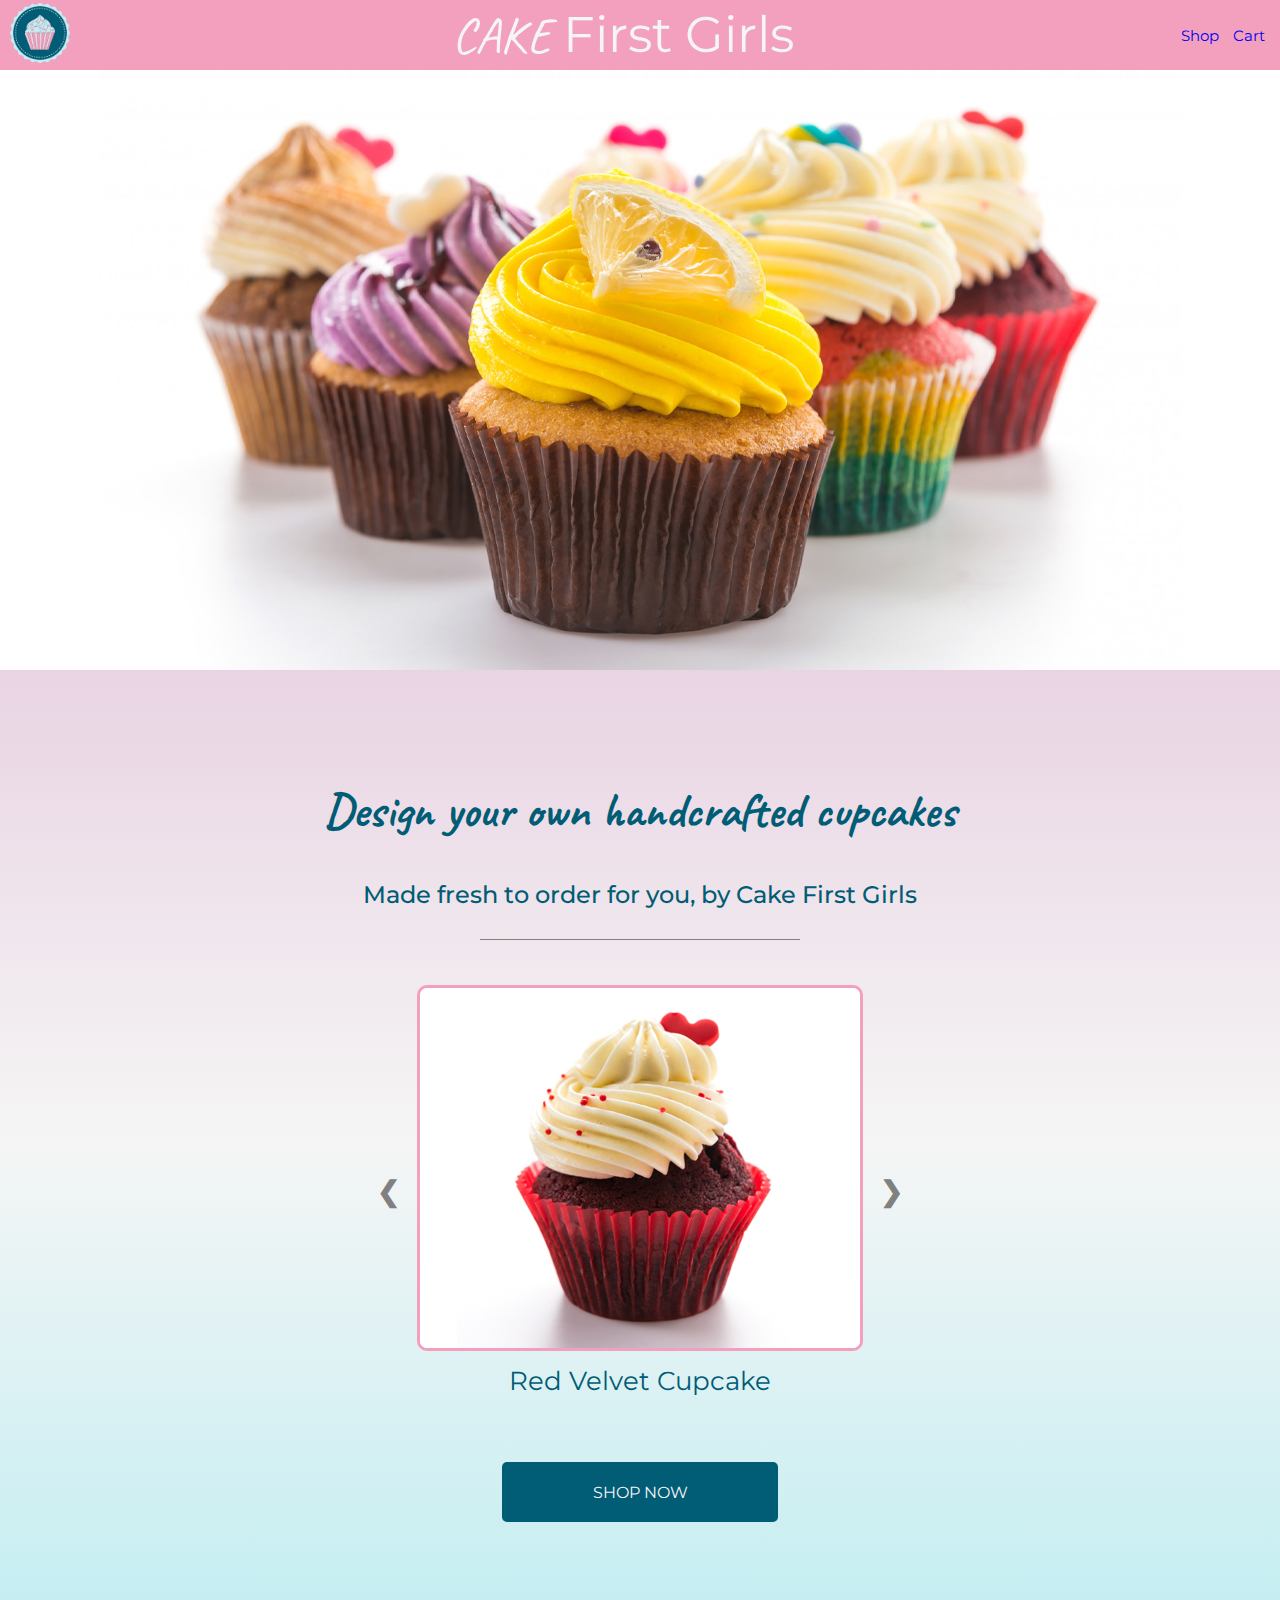
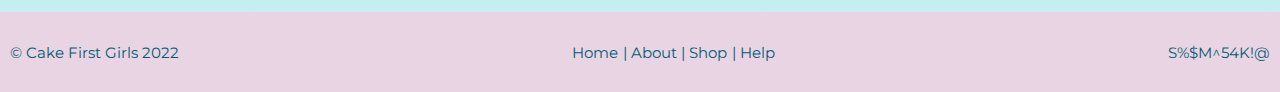
==== index.html @ a326b784 "changed hero image to background-img, centered txt" ====
<!DOCTYPE html>
<html lang="en">

  <head>
    <meta charset="UTF-8">
    <meta name="viewport" content="width=device-width, initial-scale=1.0">
    <meta http-equiv="X-UA-Compatible" content="ie=edge">
    <title>Cake First Girls</title>
    <link rel="stylesheet" href="./css/style.css">
    <script src="./js/script.js"></script>

    <link rel="preconnect" href="https://fonts.googleapis.com">
    <link rel="preconnect" href="https://fonts.gstatic.com" crossorigin>
    <link href="https://fonts.googleapis.com/css2?family=Caveat:wght@700&family=Montserrat:wght@500;600&display=swap" rel="stylesheet">


  </head>

  <body>
      <header>
        <div class="navbar">
          <div class="nav_img_left">
            <a href="#"><img id="logo" src="./images/cake first girls logo.png" alt="Logo"></a>
          </div>
          <div class="nav_heading">
            <a href="#"><span style="font-family: 'Caveat', cursive;">CAKE </span> First Girls</a>
          </div>
          <div class="nav_right">
            <a href="#">Shop</a>
            <a href="#">Cart</a>
          </div>
        </div>
      </header>

      <main>
          <div class = "hero_image">
    
          </div>

          <div class = "page1_main">
            <div class = "intro_text">
              <h2>Design your own handcrafted cupcakes</h2>
              <p>Made fresh to order for you, by Cake First Girls</p>
            </div>

            <div class = "line_1"></div>

            
            <div class = "carousel_container">
              <!-- back button -->
              <a class="Back" onclick="plusSlides(-1)">&#10094;</a>

              <div class = "carousel_slide">
                <img src="./images/red-velvet-cupcake.jpg" alt="Photo of red velvet cupcake">
                <div class = "carousel_text">Red Velvet Cupcake</div>
              </div>

              <div class = "carousel_slide">
                <img src="./images/chocolate-cupcake.jpg" alt="Photo of chocolate cupcake">
                <div class = "carousel_text">Chocolate Cupcake</div>
              </div>

              <div class = "carousel_slide">
                <img src="./images/vanilla-cupcake.jpg" alt="Photo of vanilla cupcake">
                <div class = "carousel_text">Vanilla Cupcake</div>
              </div>
              
              <!-- forward button -->
              <a class="forward" onclick="plusSlides(1)">&#10095;</a>
            
            </div>

            
            
            <div class = "shop_now_button">
              <a href='page2'>SHOP NOW</a>
            </div>

          </div>

      </main>

      <footer class="footer">
        <div class="left_footer">
          <p>&copy Cake First Girls 2022</p>
        </div>
        <div class="middle_footer">
          <a href="#">Home</a>
          <a href="#">About</a>
          <a href="#">Shop</a>
          <a href="#">Help</a>
        </div>
        <div class="right_footer">
          <p>S%$M^54K!@</p>
        </div>
      </footer>
    
  </body>
---- css/style.css ----
/* reset css */
* { 
    margin: 0;
    padding: 0;
    box-sizing: border-box;
}

/* header nav bar */ 
#logo {
  height: 60px;
  width: 60px;
}

.navbar {
  display: flex;
  justify-content: space-between;
  align-items: center;
  height: 70px;
  width: 100%;
  background-color: #F2A0BE;
  font-size: 15px;
  font-family: 'Montserrat', sans-serif;
  padding: 20px 10px 20px 10px;
}
.nav_heading a {
  color: whitesmoke;
  text-decoration: none;
  font-size: 50px;
  font-family: 'Montserrat', sans-serif;
}
.nav_right a {
  text-decoration: none;
  padding: 0 5px;
}
.nav_right a:visited {
  color: whitesmoke;
}
.banner_image {
  height: 200px;
  width: 100%;
  background-color: whitesmoke;
  font-family: 'Montserrat', sans-serif;
  padding: 45px;
  color: #015C75;
}





/*hero image*/
.hero_image {
  display:flex;
  flex-direction: column;
  background-image: url("../images/CFG-hero-image.jpg");
  height: 600px;
  background-position: center;
  background-size: cover;
}



/*main page content*/
.page1_main {
    padding: 20px 20px;
    display: flex;
    align-items: center;
    flex-direction: column;
    text-align: center;
    background-image: linear-gradient(#E9D4E3,whitesmoke, #C4EEF2);
}



.intro_text {
    display:flex;
    align-items: center;
    flex-direction: column;
    margin-top: 70px;
    justify-content: center
}

.intro_text h2 {
    margin: 20px;
    font-family: 'Caveat', cursive;
    font-weight: bold;
    font-size: 3rem;
    color: #015C75;
}

.intro_text p {
    margin: 20px;
    font-family: 'Montserrat', sans-serif;
    color: #015C75;
    font-size: 1.5rem;
    font-weight: 500;
}

.line_1 {
    margin-top: 10px;
    height: 1px;
    background: gray;
    width: 320px;
  }




  /*Slide carousel*/
  .carousel_container {
    width: 100%;
    margin: 45px auto;
    display: flex;
    align-items: center;
    justify-content: center;
  }

  .carousel_slides_box {
    display: flex;
    justify-content: center;
    width: 100%;
  }

  .carousel_slides_box :nth-child(1) { 
    order: 2;

  }
  .carousel_slides_box :nth-child(2) {
    order: 1;
  }
  .carousel_slides_box :nth-child(3) {
    order: 3;
  }
  
  /* Make the images invisible by default */
  .carousel_slide {
    display: flex;
    flex-direction: column-reverse;
    justify-content: center;
  }
  
  .carousel_slide img {
    border: #F2A0BE solid;
    border-radius: 10px;
    object-fit: contain;
  }
  
  /* forward & Back buttons */
  .Back, .forward {
    cursor: pointer;
    width: auto;
    padding: 17px;
    color: grey;
    font-weight: bold;
    font-size: 28px;
    transition: 0.4s ease;
    border-radius: 0 5px 5px 0;
    user-select: none;
  }
  
  /* Place the "forward button" to the right */
  .forward {
    border-radius: 4px 0 0 4px;
  }
  
  /*when the user hovers,add a background color*/
  .Back:hover, .forward:hover {
    background-color: #C4EEF2;
  } 
  
  /* Caption Info */
  .carousel_text {
    color: #015C75;
    font-family: 'Montserrat', sans-serif;
    font-size: 26px;
    margin-top: 10px;;
    text-align: center;
  }
  
  
 


  /*shop now button*/
  .shop_now_button { 
    margin-top: 20px;
    margin-bottom: 70px;
    display: flex;
    background-color: #015C75;
    color: whitesmoke;
    height: 60px;
    width: 276px;
    justify-content: center;
    align-items: center;
    border-radius: 5px;
    font-family: 'Montserrat', sans-serif;
  }

  .shop_now_button a {
    color: whitesmoke;
    text-decoration: none;
  }

  /*footer*/

  .footer {
    display: flex;
    justify-content: space-between;
    align-items: center;
    height: 80px;
    bottom: 0;
    width: 100%;
    background-color: #E9D4E3;
    font-family: 'Montserrat', sans-serif;
    font-size: 15px;
    color: #015C75;
    padding: 20px 10px 20px 10px;
  }

  .middle_footer a:not(:last-child)::after {
    content: "|";
    padding-left: 0.3rem;
  }

  .middle_footer a:visited {
    color: #015C75;
  }


  .middle_footer a {
    text-decoration: none;
    color: #015C75;
  }
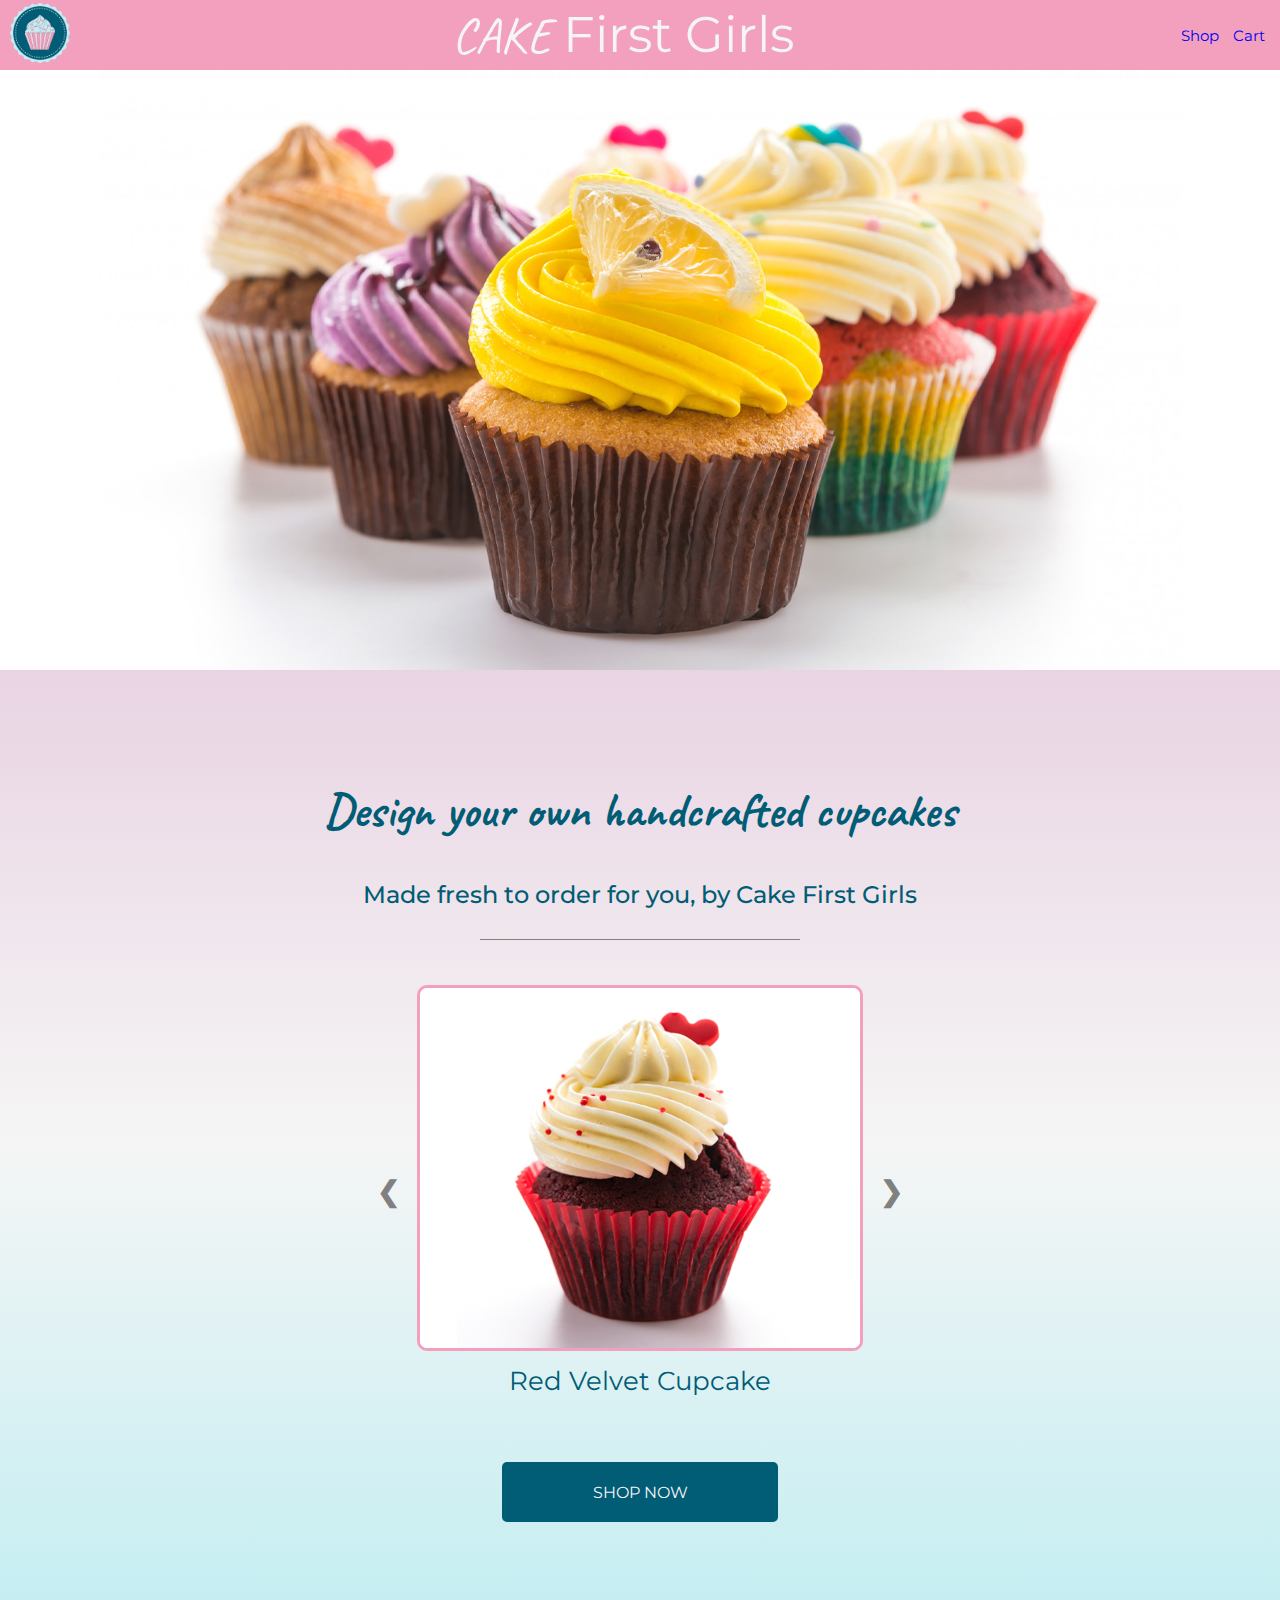
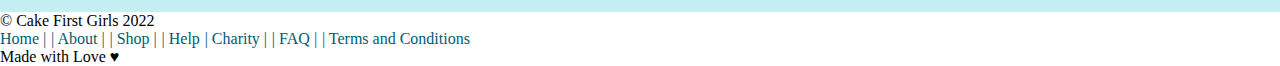
==== commit 74dd0c43: "Changing footer" ====
--- a/index.html
+++ b/index.html
@@ -26,8 +26,8 @@
             <a href="#"><span style="font-family: 'Caveat', cursive;">CAKE </span> First Girls</a>
           </div>
           <div class="nav_right">
-            <a href="#">Shop</a>
-            <a href="#">Cart</a>
+            <a href="../cake-first-girls/page2.html">Shop</a>
+            <a href="../cake-first-girls/page3.html">Cart</a>
           </div>
         </div>
       </header>
@@ -80,19 +80,39 @@
 
       </main>
 
-      <footer class="footer">
+       <footer class="main_footer">
         <div class="left_footer">
           <p>&copy Cake First Girls 2022</p>
         </div>
         <div class="middle_footer">
-          <a href="#">Home</a>
-          <a href="#">About</a>
-          <a href="#">Shop</a>
+          <a href="#">Home |</a>
+          <a href="#">About |</a>
+          <a href="#">Shop |</a>
           <a href="#">Help</a>
+          <a href="#">Charity |</a>
+          <a href="#">FAQ |</a>
+          <a href="#">Terms and Conditions</a>
         </div>
         <div class="right_footer">
-          <p>S%$M^54K!@</p>
+          <p>Made with Love &#9829</p>
         </div>
+      <!--social media icons--> 
       </footer>
+    <footer class="bottom_footer">
+    <div class="social_footer"> 
+        <a href="https://twitter.com" target="_blank">
+            <span class="social-icon"><i class="fab fa-twitter"></i></span>
+        </a>
+        <a href="https://facebook.com" target="_blank">
+            <span class="social-icon"><i class="fab fa-facebook-f"></i></span>
+        </a>
+        <a href="https://instagram.com" target="_blank">
+            <span class="social-icon"><i class="fab fa-instagram"></i></span>
+        </a>
+    <div> 
+    </footer>
+    <script src="https://code.jquery.com/jquery-3.3.1.min.js" integrity="sha256-FgpCb/KJQlLNfOu91ta32o/NMZxltwRo8QtmkMRdAu8=" crossorigin="anonymous"></script>
+    <script src="https://cdnjs.cloudflare.com/ajax/libs/popper.js/1.14.7/umd/popper.min.js" integrity="sha384-UO2eT0CpHqdSJQ6hJty5KVphtPhzWj9WO1clHTMGa3JDZwrnQq4sF86dIHNDz0W1" crossorigin="anonymous"></script>
+    <script src="https://stackpath.bootstrapcdn.com/bootstrap/4.3.1/js/bootstrap.min.js" integrity="sha384-JjSmVgyd0p3pXB1rRibZUAYoIIy6OrQ6VrjIEaFf/nJGzIxFDsf4x0xIM+B07jRM" crossorigin="anonymous"></script>
     
-  </body>+  </body>
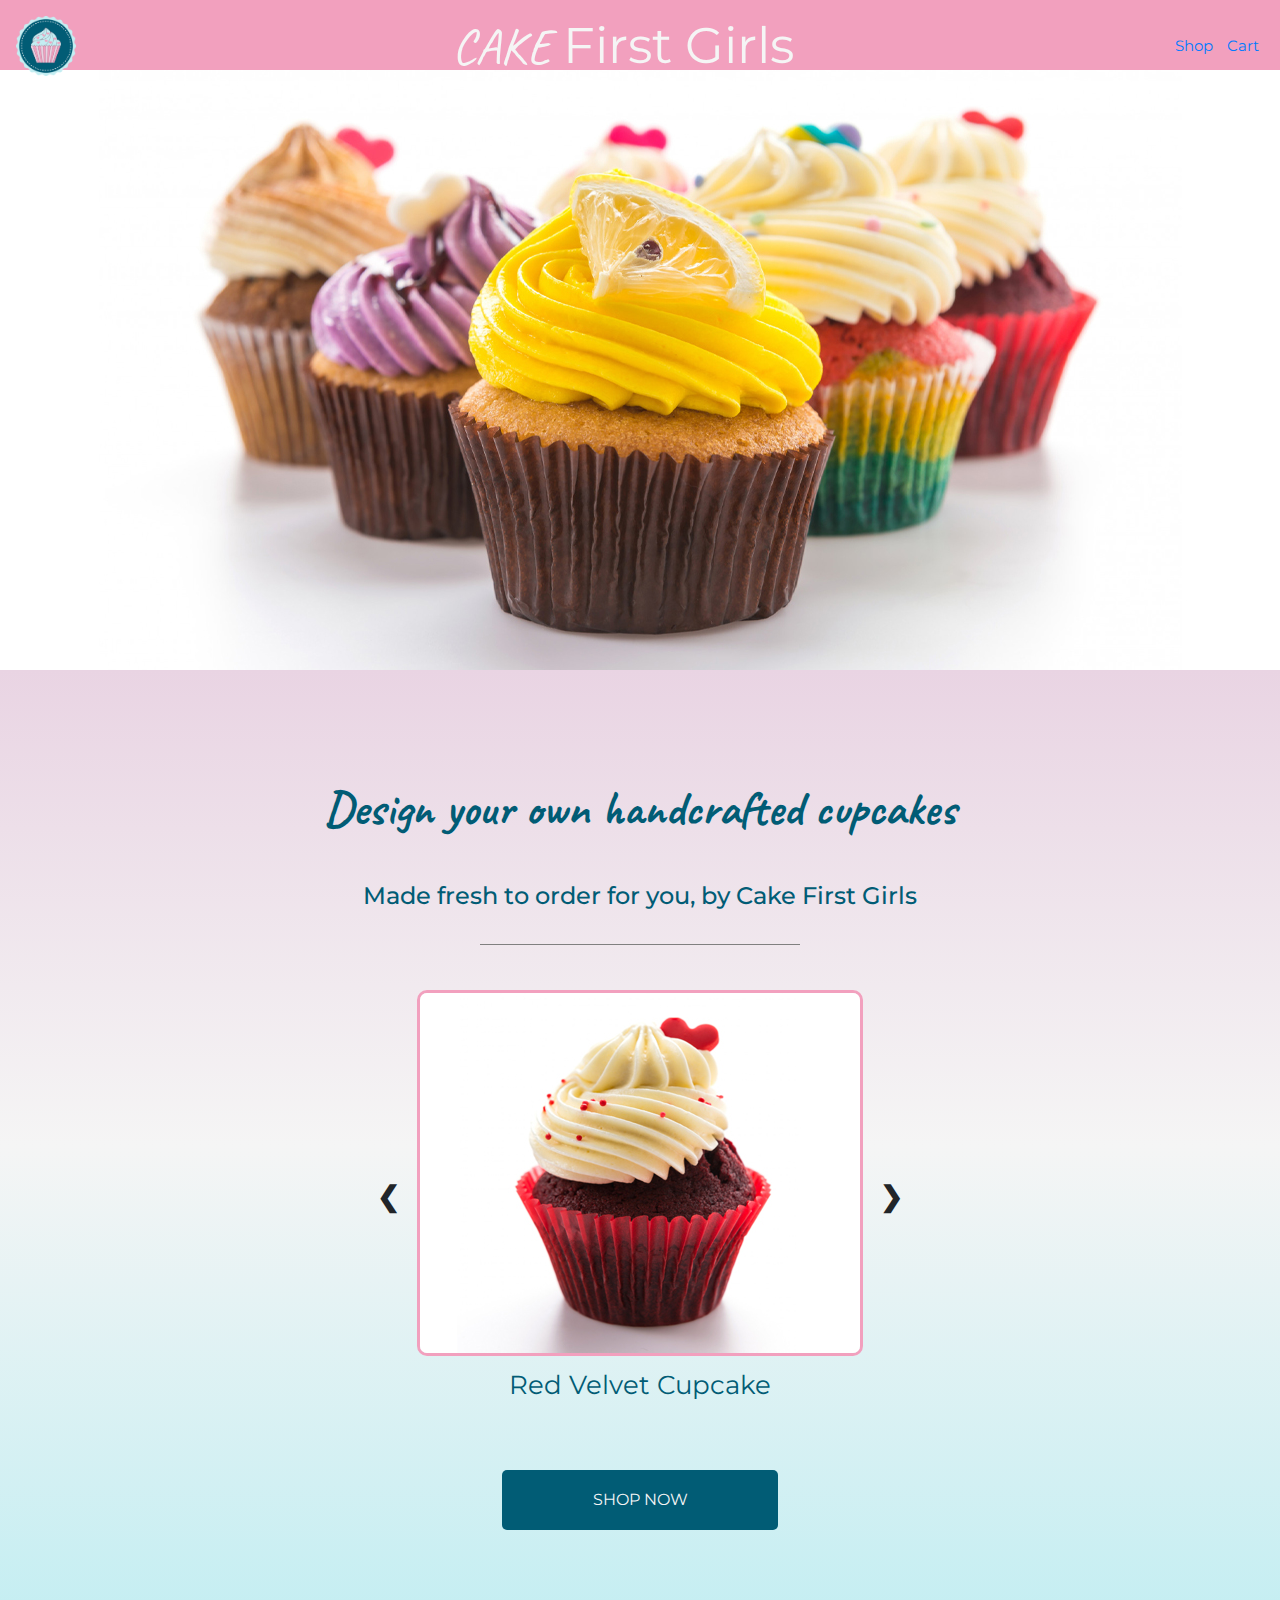
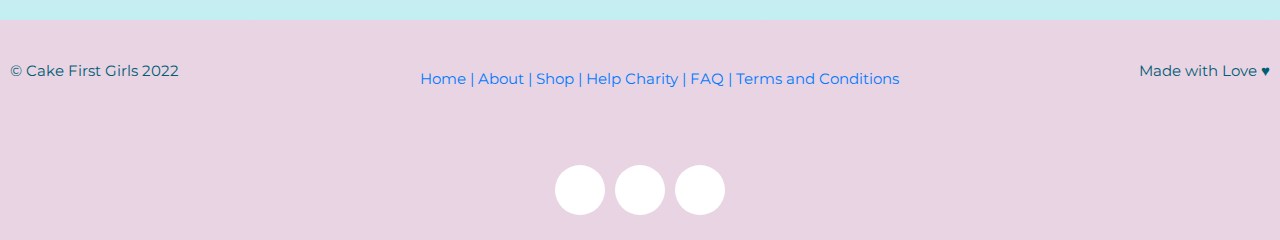
==== commit b7ad043c: "Update index.html" ====
--- a/index.html
+++ b/index.html
@@ -12,7 +12,8 @@
     <link rel="preconnect" href="https://fonts.googleapis.com">
     <link rel="preconnect" href="https://fonts.gstatic.com" crossorigin>
     <link href="https://fonts.googleapis.com/css2?family=Caveat:wght@700&family=Montserrat:wght@500;600&display=swap" rel="stylesheet">
-
+    <link rel="stylesheet" href="https://stackpath.bootstrapcdn.com/bootstrap/4.3.1/css/bootstrap.min.css" integrity="sha384-ggOyR0iXCbMQv3Xipma34MD+dH/1fQ784/j6cY/iJTQUOhcWr7x9JvoRxT2MZw1T" crossorigin="anonymous">
+    <link rel="stylesheet" href="https://use.fontawesome.com/releases/v5.8.1/css/all.css" integrity="sha384-50oBUHEmvpQ+1lW4y57PTFmhCaXp0ML5d60M1M7uH2+nqUivzIebhndOJK28anvf" crossorigin="anonymous">
 
   </head>
 
--- a/css/style.css
+++ b/css/style.css
@@ -201,13 +201,11 @@
     text-decoration: none;
   }
 
-  /*footer*/
-
-  .footer {
+  .main_footer {
     display: flex;
     justify-content: space-between;
     align-items: center;
-    height: 80px;
+    height: 120px;
     bottom: 0;
     width: 100%;
     background-color: #E9D4E3;
@@ -216,18 +214,35 @@
     color: #015C75;
     padding: 20px 10px 20px 10px;
   }
-
-  .middle_footer a:not(:last-child)::after {
-    content: "|";
-    padding-left: 0.3rem;
-  }
-
+ 
   .middle_footer a:visited {
     color: #015C75;
   }
-
-
+ 
   .middle_footer a {
     text-decoration: none;
-    color: #015C75;
-  }
+  }  
+
+.social_footer {
+    display: flex;
+    justify-content: center;
+    background-color: #E9D4E3;
+    height: 100px;
+    padding: 20px;
+
+}
+
+.social_footer a {
+    margin: 5px;
+    text-decoration: none!important;
+}
+
+.social-icon {
+    display: flex;
+    width: 50px;
+    height: 50px;
+    background-color: white;
+    justify-content: center;
+    align-items: center;
+    border-radius: 50%;
+}
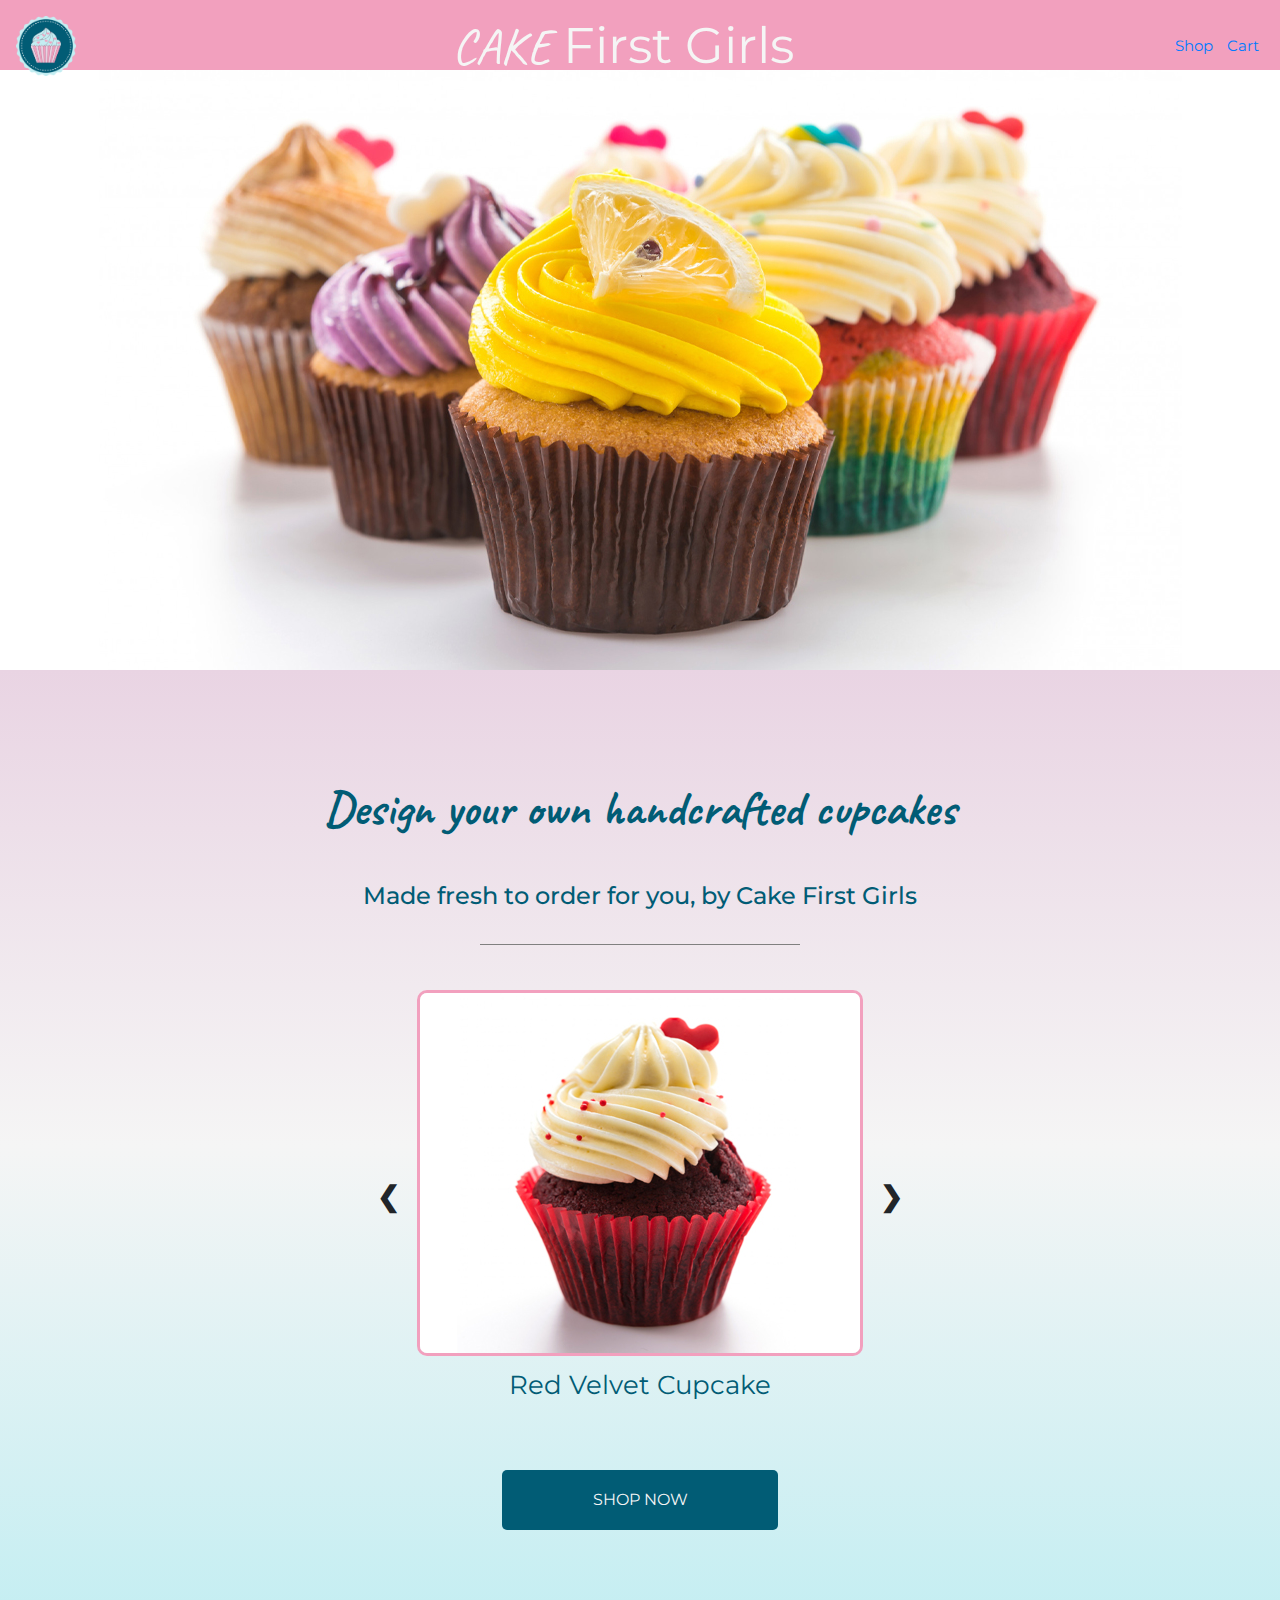
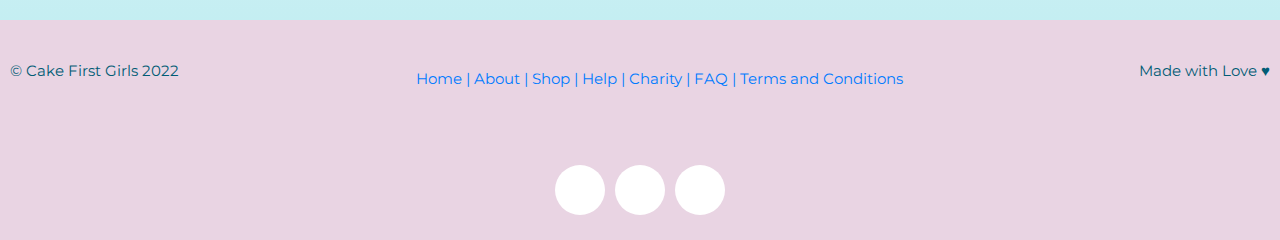
==== commit 13416d64: "Update index.html" ====
--- a/index.html
+++ b/index.html
@@ -89,7 +89,7 @@
           <a href="#">Home |</a>
           <a href="#">About |</a>
           <a href="#">Shop |</a>
-          <a href="#">Help</a>
+          <a href="#">Help |</a>
           <a href="#">Charity |</a>
           <a href="#">FAQ |</a>
           <a href="#">Terms and Conditions</a>
--- a/css/style.css
+++ b/css/style.css
@@ -201,6 +201,7 @@
     text-decoration: none;
   }
 
+/*footer*/
   .main_footer {
     display: flex;
     justify-content: space-between;
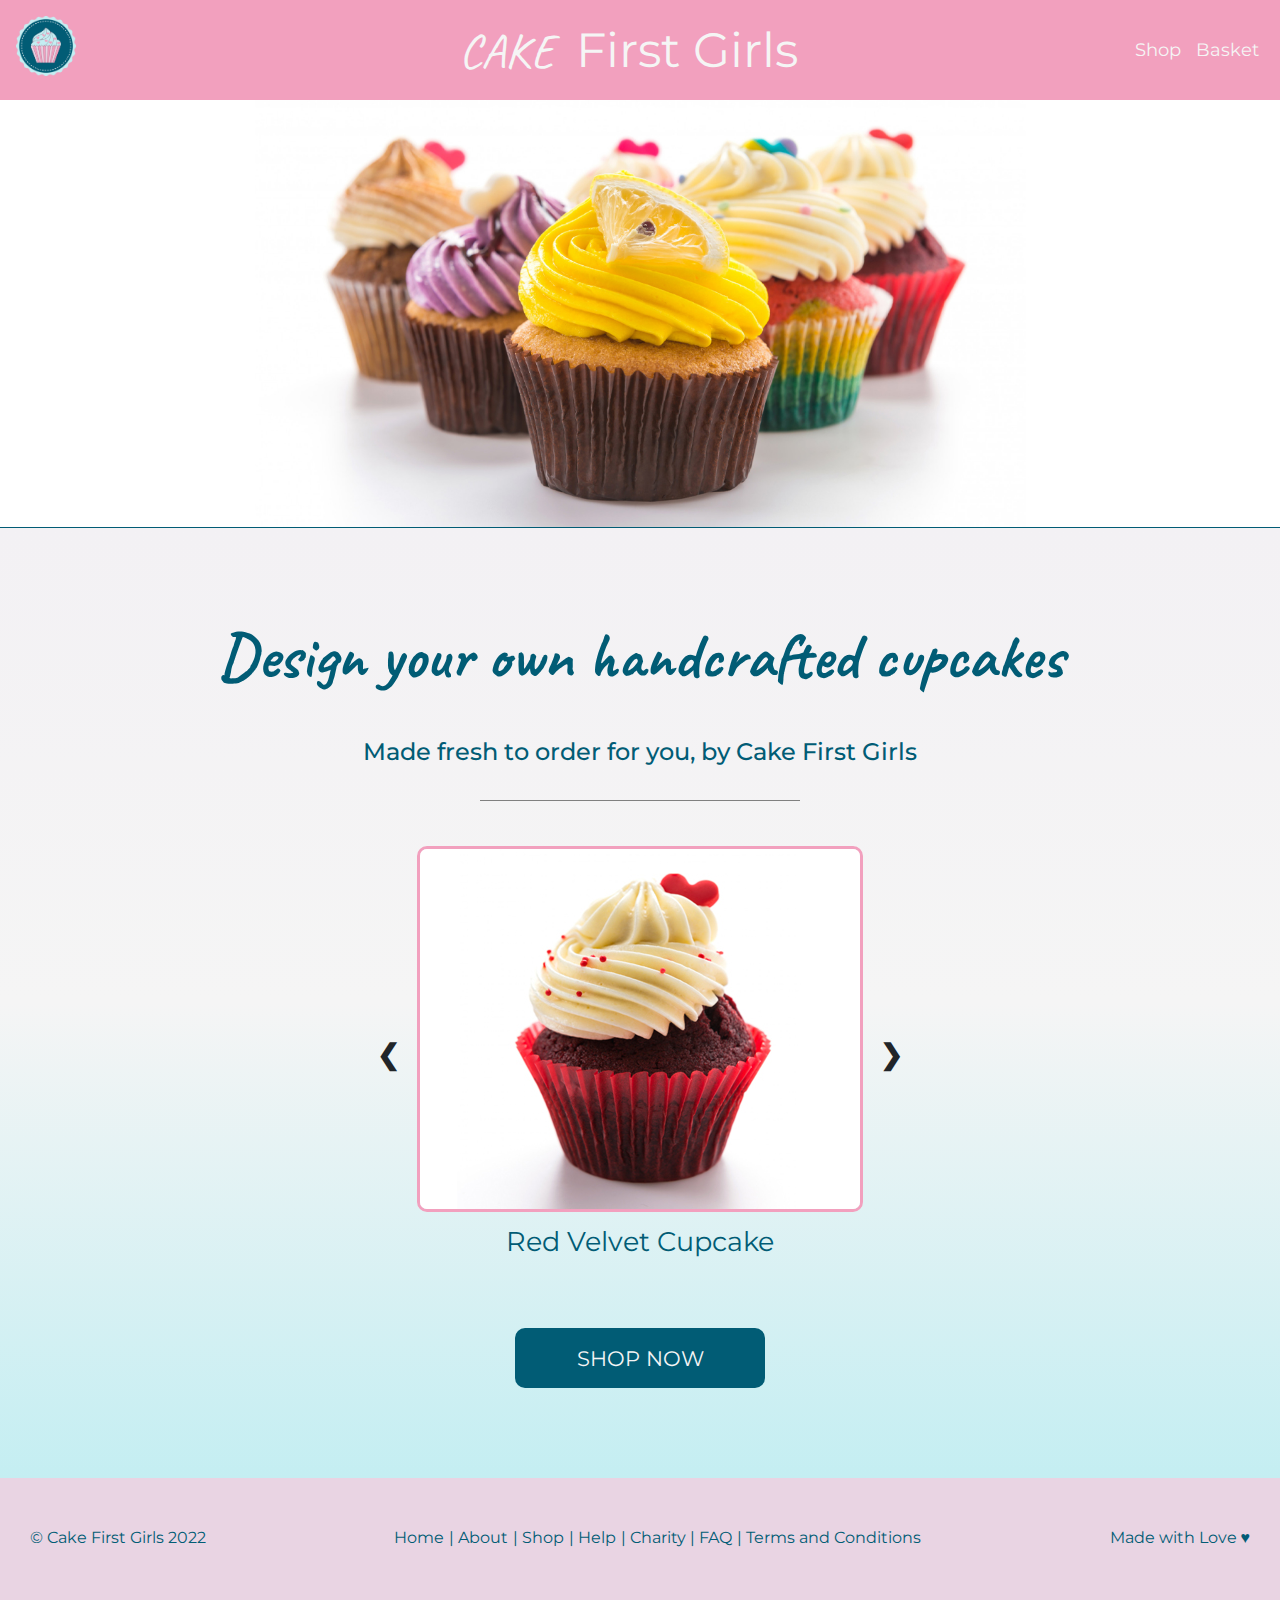
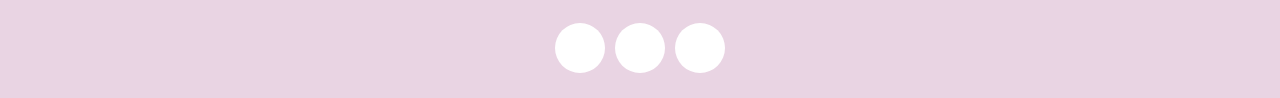
==== commit 4429ad93: "css reviewd and changed!" ====
--- a/index.html
+++ b/index.html
@@ -6,7 +6,7 @@
     <meta name="viewport" content="width=device-width, initial-scale=1.0">
     <meta http-equiv="X-UA-Compatible" content="ie=edge">
     <title>Cake First Girls</title>
-    <link rel="stylesheet" href="./css/style.css">
+
     <script src="./js/script.js"></script>
 
     <link rel="preconnect" href="https://fonts.googleapis.com">
@@ -14,29 +14,30 @@
     <link href="https://fonts.googleapis.com/css2?family=Caveat:wght@700&family=Montserrat:wght@500;600&display=swap" rel="stylesheet">
     <link rel="stylesheet" href="https://stackpath.bootstrapcdn.com/bootstrap/4.3.1/css/bootstrap.min.css" integrity="sha384-ggOyR0iXCbMQv3Xipma34MD+dH/1fQ784/j6cY/iJTQUOhcWr7x9JvoRxT2MZw1T" crossorigin="anonymous">
     <link rel="stylesheet" href="https://use.fontawesome.com/releases/v5.8.1/css/all.css" integrity="sha384-50oBUHEmvpQ+1lW4y57PTFmhCaXp0ML5d60M1M7uH2+nqUivzIebhndOJK28anvf" crossorigin="anonymous">
-
+    <link rel="stylesheet" href="./css/style.css">
+    
   </head>
 
   <body>
       <header>
         <div class="navbar">
           <div class="nav_img_left">
-            <a href="#"><img id="logo" src="./images/cake first girls logo.png" alt="Logo"></a>
+            <a href="./index.html"><img id="logo" src="./images/cake first girls logo.png" alt="Logo"></a>
           </div>
           <div class="nav_heading">
-            <a href="#"><span style="font-family: 'Caveat', cursive;">CAKE </span> First Girls</a>
+            <a href="./index.html"><span class="cake_heading" style="font-family: 'Caveat', cursive;">CAKE </span> First Girls</a>
           </div>
           <div class="nav_right">
-            <a href="../cake-first-girls/page2.html">Shop</a>
-            <a href="../cake-first-girls/page3.html">Cart</a>
+            <a href="./page2.html">Shop</a>
+            <a href="./page3.html">Basket</a>
           </div>
         </div>
       </header>
 
       <main>
-          <div class = "hero_image">
-    
-          </div>
+
+          <img class="heroImage" src="./images/CFG-hero-image.jpg" alt="Hero Image">
+
 
           <div class = "page1_main">
             <div class = "intro_text">
@@ -52,18 +53,24 @@
               <a class="Back" onclick="plusSlides(-1)">&#10094;</a>
 
               <div class = "carousel_slide">
-                <img src="./images/red-velvet-cupcake.jpg" alt="Photo of red velvet cupcake">
-                <div class = "carousel_text">Red Velvet Cupcake</div>
+                <a href="./page2.html">
+                  <img src="./images/red-velvet-cupcake.jpg" alt="Photo of red velvet cupcake">
+                  <div class = "carousel_text">Red Velvet Cupcake</div>
+                </a>
               </div>
 
               <div class = "carousel_slide">
-                <img src="./images/chocolate-cupcake.jpg" alt="Photo of chocolate cupcake">
-                <div class = "carousel_text">Chocolate Cupcake</div>
+                <a href="./page2.html">
+                  <img src="./images/chocolate-cupcake.jpg" alt="Photo of chocolate cupcake">
+                  <div class = "carousel_text">Chocolate Cupcake</div>
+              </a>
               </div>
 
               <div class = "carousel_slide">
-                <img src="./images/vanilla-cupcake.jpg" alt="Photo of vanilla cupcake">
-                <div class = "carousel_text">Vanilla Cupcake</div>
+                <a href="./page2.html">
+                  <img src="./images/vanilla-cupcake.jpg" alt="Photo of vanilla cupcake">
+                  <div class = "carousel_text">Vanilla Cupcake</div>
+                </a>
               </div>
               
               <!-- forward button -->
@@ -74,7 +81,7 @@
             
             
             <div class = "shop_now_button">
-              <a href='page2'>SHOP NOW</a>
+              <a href="/page2.html">SHOP NOW</a>
             </div>
 
           </div>
@@ -86,13 +93,13 @@
           <p>&copy Cake First Girls 2022</p>
         </div>
         <div class="middle_footer">
-          <a href="#">Home |</a>
-          <a href="#">About |</a>
-          <a href="#">Shop |</a>
-          <a href="#">Help |</a>
-          <a href="#">Charity |</a>
-          <a href="#">FAQ |</a>
-          <a href="#">Terms and Conditions</a>
+          <a href="./index.html">Home</a>
+          <a href="./about.html">About</a>
+          <a href="./page2.html">Shop</a>
+          <a href="./help.html">Help</a>
+          <a href="./charity.html">Charity</a>
+          <a href="./faq.html">FAQ</a>
+          <a href="./terms.html">Terms and Conditions</a>
         </div>
         <div class="right_footer">
           <p>Made with Love &#9829</p>
--- a/css/style.css
+++ b/css/style.css
@@ -5,36 +5,58 @@
     box-sizing: border-box;
 }
 
+h1, h2, h3, h4, h5, h6, p {
+  margin-bottom: 0;
+}
+a:hover {
+  text-decoration: none;
+}
+
+
 /* header nav bar */ 
 #logo {
   height: 60px;
   width: 60px;
+  vertical-align: unset;
 }
 
 .navbar {
   display: flex;
   justify-content: space-between;
   align-items: center;
-  height: 70px;
+  height: 100px;
   width: 100%;
   background-color: #F2A0BE;
-  font-size: 15px;
+  font-size: 1.1rem;
   font-family: 'Montserrat', sans-serif;
-  padding: 20px 10px 20px 10px;
-}
+}
+
 .nav_heading a {
   color: whitesmoke;
   text-decoration: none;
-  font-size: 50px;
+  font-size: 3rem;
   font-family: 'Montserrat', sans-serif;
 }
+
+.nav_heading {
+  padding-left: 50px;
+}
+
+.cake_heading {
+  word-spacing: 10px;
+}
+
 .nav_right a {
   text-decoration: none;
   padding: 0 5px;
-}
-.nav_right a:visited {
   color: whitesmoke;
 }
+
+.nav_right a:hover {
+  color: #015C75;
+}
+
+
 .banner_image {
   height: 200px;
   width: 100%;
@@ -49,13 +71,13 @@
 
 
 /*hero image*/
-.hero_image {
-  display:flex;
-  flex-direction: column;
-  background-image: url("../images/CFG-hero-image.jpg");
-  height: 600px;
-  background-position: center;
-  background-size: cover;
+.heroImage {
+  display: flex;
+  width: 100%;
+  border-bottom: #015C75 solid 0.5px;
+  object-fit: cover;
+  object-position: center;
+  min-height: 250px;
 }
 
 
@@ -67,7 +89,7 @@
     align-items: center;
     flex-direction: column;
     text-align: center;
-    background-image: linear-gradient(#E9D4E3,whitesmoke, #C4EEF2);
+    background-image: linear-gradient(#F3F1F4, whitesmoke, #C4EEf2);
 }
 
 
@@ -76,7 +98,7 @@
     display:flex;
     align-items: center;
     flex-direction: column;
-    margin-top: 70px;
+    margin-top: 50px;
     justify-content: center
 }
 
@@ -84,7 +106,7 @@
     margin: 20px;
     font-family: 'Caveat', cursive;
     font-weight: bold;
-    font-size: 3rem;
+    font-size: 4rem;
     color: #015C75;
 }
 
@@ -172,15 +194,11 @@
   .carousel_text {
     color: #015C75;
     font-family: 'Montserrat', sans-serif;
-    font-size: 26px;
+    font-size: 1.7rem;
     margin-top: 10px;;
     text-align: center;
   }
   
-  
- 
-
-
   /*shop now button*/
   .shop_now_button { 
     margin-top: 20px;
@@ -189,16 +207,22 @@
     background-color: #015C75;
     color: whitesmoke;
     height: 60px;
-    width: 276px;
-    justify-content: center;
-    align-items: center;
-    border-radius: 5px;
+    width: 250px;
+    justify-content: center;
+    align-items: center;
+    border-radius: 10px;
     font-family: 'Montserrat', sans-serif;
+    font-size: 1.3rem;
   }
 
   .shop_now_button a {
     color: whitesmoke;
     text-decoration: none;
+  }
+
+  .shop_now_button:hover {
+    border: whitesmoke solid 3px;
+
   }
 
 /*footer*/
@@ -211,18 +235,30 @@
     width: 100%;
     background-color: #E9D4E3;
     font-family: 'Montserrat', sans-serif;
-    font-size: 15px;
+    font-size: 1rem;
     color: #015C75;
     padding: 20px 10px 20px 10px;
-  }
- 
-  .middle_footer a:visited {
-    color: #015C75;
+    text-align: center;
+  }
+
+  .main_footer p {
+    padding: 20px;
   }
  
   .middle_footer a {
+    color: #015C75;
     text-decoration: none;
-  }  
+  }
+
+  .middle_footer a:not(:last-child)::after {
+    content: "|";
+    padding-left: 0.3rem;
+  }
+
+
+  .middle_footer a:hover {
+    color: whitesmoke;
+  }
 
 .social_footer {
     display: flex;
@@ -247,3 +283,86 @@
     align-items: center;
     border-radius: 50%;
 }
+
+
+/* media queries*/
+
+@media screen and (max-width: 768px) {
+    .nav_heading a{
+      font-size: 2.8rem;
+    }
+
+    .nav_heading {
+      padding-left: 10px;
+    }
+
+    .intro_text h2 {
+      font-size: 3rem;
+    }
+
+    .intro_text p {
+      font-size: 1.3rem;
+    }
+    
+    .carousel_container img {
+      width: 300px;
+    }
+
+    .carousel_text {
+      font-size: 1.4rem;
+    }
+
+    .shop_now_button {
+      height: 50px;
+      width: 220px;
+      font-size: 1.2rem;
+    }
+
+    .main_footer {
+      flex-direction: column;
+      height: 160px;
+    }
+
+}
+
+@media screen and (max-width: 600px) {
+  .navbar {
+    flex-direction: column;
+    height: auto;
+    text-align: center;
+  }
+
+  .nav_heading a {
+    padding-left: 0;
+  }
+
+
+}
+
+@media screen and (max-width: 480px) {
+
+  .nav_heading a {
+    font-size: 2.4rem;
+  }
+
+  .intro_text {
+    margin-top: 20px;
+  }
+
+  .intro_text h2 {
+    font-size: 2.5rem;
+  }
+
+  .intro_text p {
+    font-size: 1.2rem;
+  }
+
+  .carousel_container img {
+    width: 250px;
+  }
+
+  .main_footer {
+    font-size: 0.9rem;
+  }
+  
+}